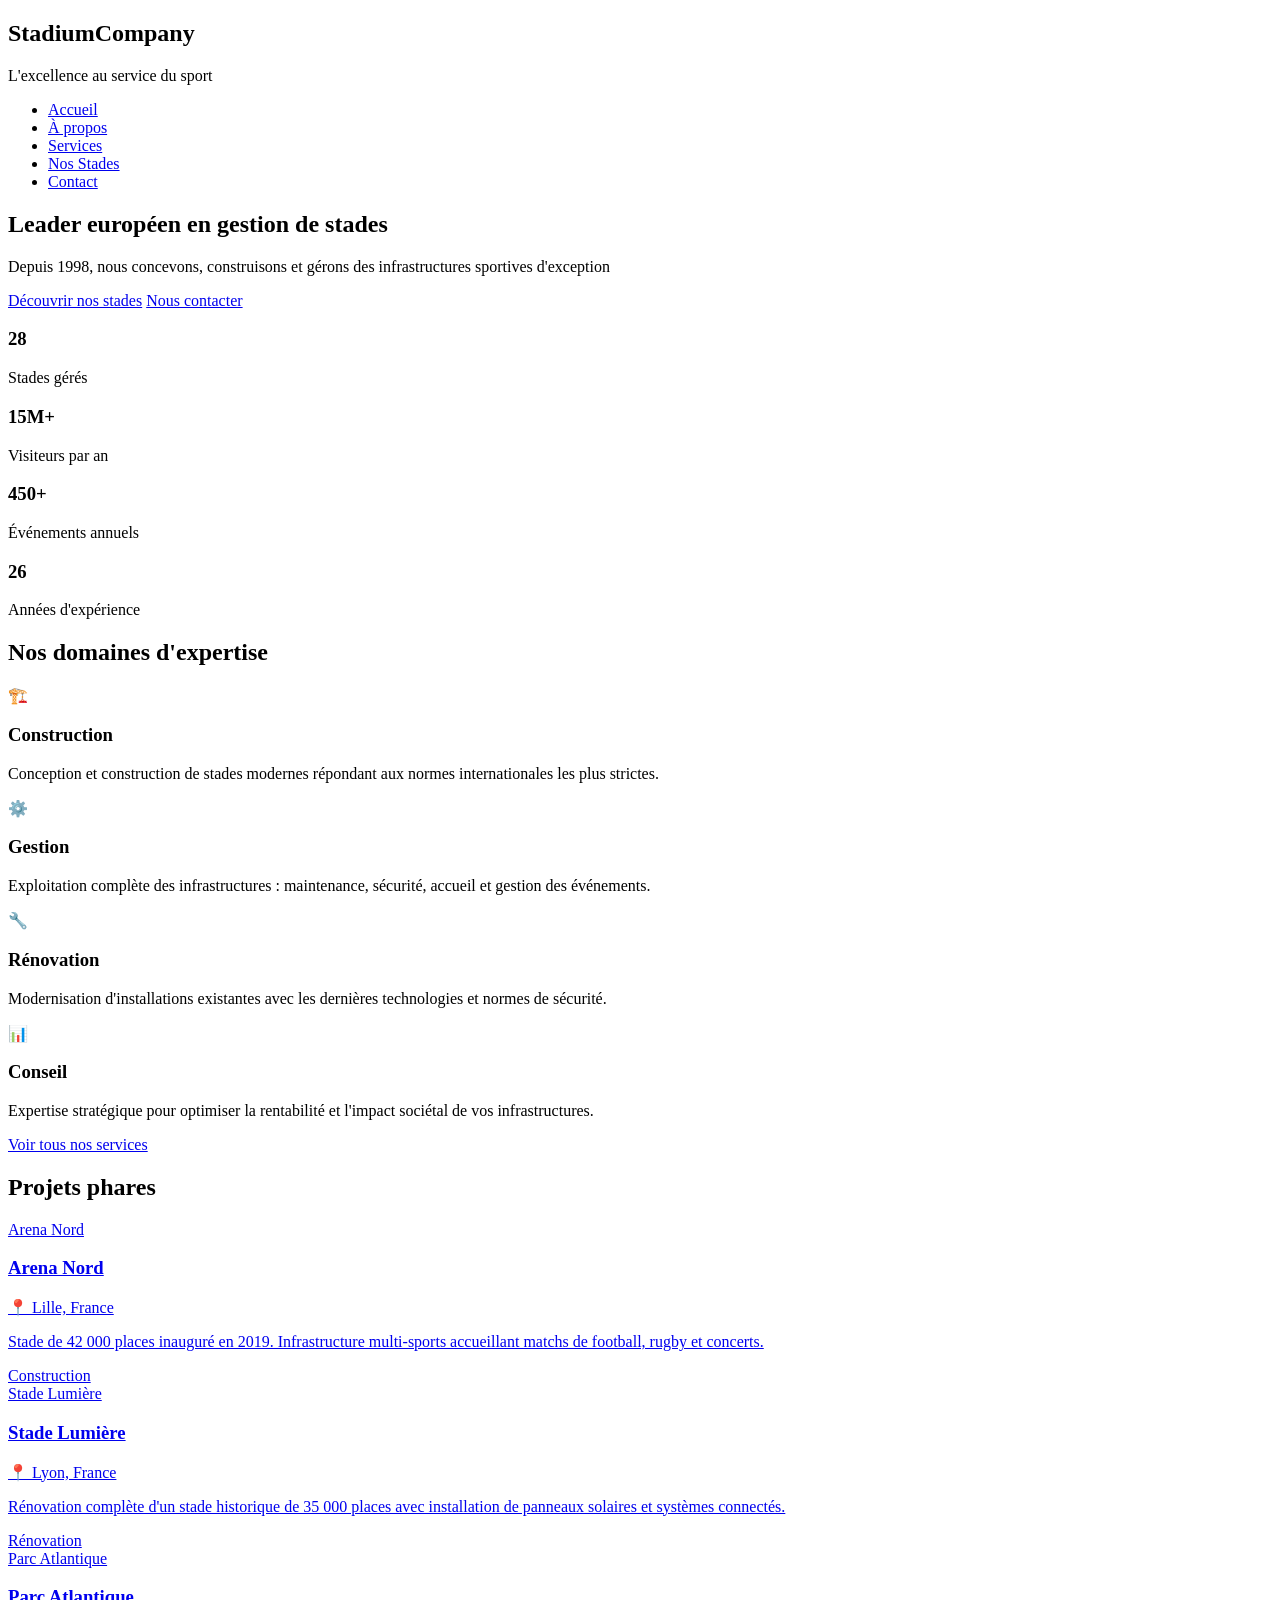
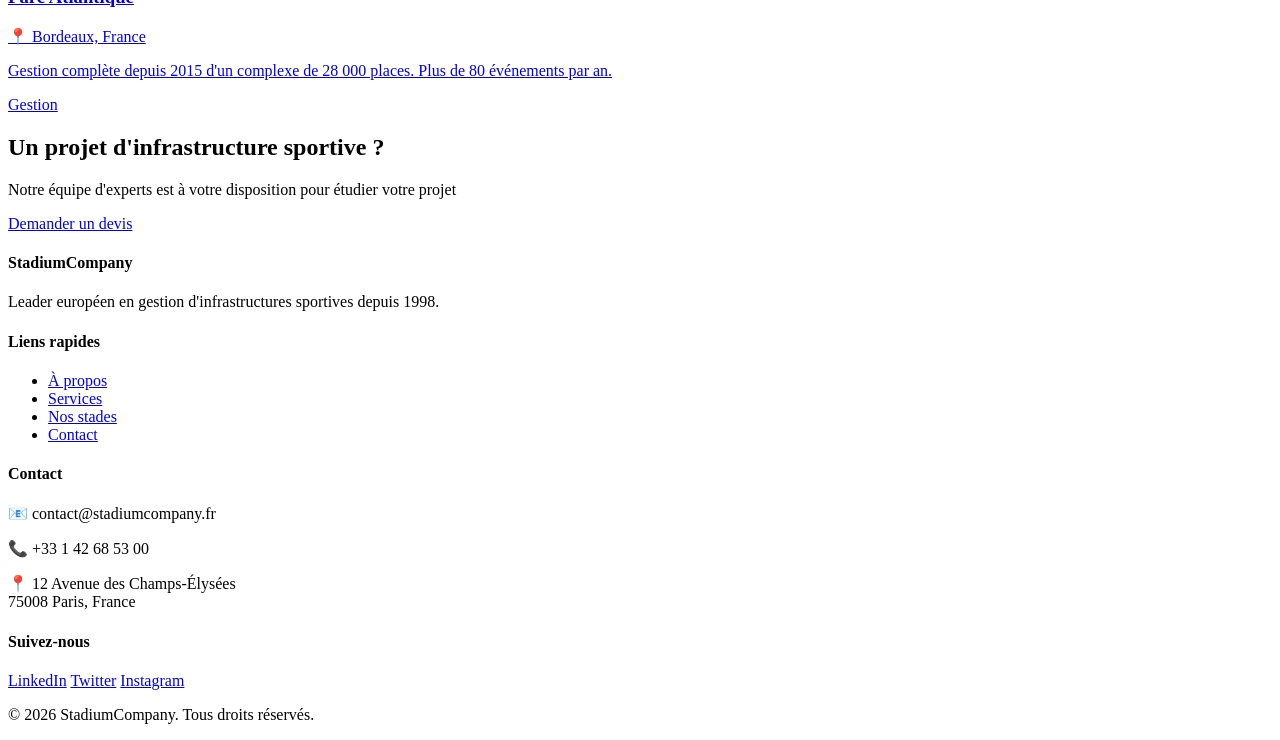
==== index.html @ 6164d99c "Initial commit" ====
<!DOCTYPE html>
<html lang="fr">
<head>
    <meta charset="UTF-8">
    <meta name="viewport" content="width=device-width, initial-scale=1.0">
    <meta name="description" content="StadiumCompany - Expert en gestion et exploitation de stades sportifs. Construction, rénovation et gestion d'infrastructures sportives de premier plan.">
    <meta name="keywords" content="stade, gestion stade, infrastructure sportive, construction stade, événements sportifs">
    <title>StadiumCompany - Gestion d'infrastructures sportives</title>
    <link rel="stylesheet" href="css/style.css">
</head>
<body>
    <!-- Google Analytics 4 -->
    <script async src="https://www.googletagmanager.com/gtag/js?id=G-XXXXXXXXXX"></script>
    <script>
        window.dataLayer = window.dataLayer || [];
        function gtag(){dataLayer.push(arguments);}
        gtag('js', new Date());
        gtag('config', 'G-XXXXXXXXXX');
    </script>

    <header>
        <nav class="navbar">
            <div class="container">
                <div class="logo">
                    <h1>StadiumCompany</h1>
                    <p class="tagline">L'excellence au service du sport</p>
                </div>
                <ul class="nav-menu">
                    <li><a href="index.html" class="active">Accueil</a></li>
                    <li><a href="about.html">À propos</a></li>
                    <li><a href="services.html">Services</a></li>
                    <li><a href="stades.html">Nos Stades</a></li>
                    <li><a href="contact.html">Contact</a></li>
                </ul>
                <div class="burger">
                    <div class="line1"></div>
                    <div class="line2"></div>
                    <div class="line3"></div>
                </div>
            </div>
        </nav>
    </header>

    <main>
        <section class="hero">
            <div class="container">
                <div class="hero-content">
                    <h2>Leader européen en gestion de stades</h2>
                    <p>Depuis 1998, nous concevons, construisons et gérons des infrastructures sportives d'exception</p>
                    <div class="hero-buttons">
                        <a href="stades.html" class="btn btn-primary">Découvrir nos stades</a>
                        <a href="contact.html" class="btn btn-secondary">Nous contacter</a>
                    </div>
                </div>
            </div>
        </section>

        <section class="stats">
            <div class="container">
                <div class="stat-item">
                    <h3>28</h3>
                    <p>Stades gérés</p>
                </div>
                <div class="stat-item">
                    <h3>15M+</h3>
                    <p>Visiteurs par an</p>
                </div>
                <div class="stat-item">
                    <h3>450+</h3>
                    <p>Événements annuels</p>
                </div>
                <div class="stat-item">
                    <h3>26</h3>
                    <p>Années d'expérience</p>
                </div>
            </div>
        </section>

        <section class="services-preview">
            <div class="container">
                <h2>Nos domaines d'expertise</h2>
                <div class="services-grid">
                    <div class="service-card">
                        <div class="service-icon">🏗️</div>
                        <h3>Construction</h3>
                        <p>Conception et construction de stades modernes répondant aux normes internationales les plus strictes.</p>
                    </div>
                    <div class="service-card">
                        <div class="service-icon">⚙️</div>
                        <h3>Gestion</h3>
                        <p>Exploitation complète des infrastructures : maintenance, sécurité, accueil et gestion des événements.</p>
                    </div>
                    <div class="service-card">
                        <div class="service-icon">🔧</div>
                        <h3>Rénovation</h3>
                        <p>Modernisation d'installations existantes avec les dernières technologies et normes de sécurité.</p>
                    </div>
                    <div class="service-card">
                        <div class="service-icon">📊</div>
                        <h3>Conseil</h3>
                        <p>Expertise stratégique pour optimiser la rentabilité et l'impact sociétal de vos infrastructures.</p>
                    </div>
                </div>
                <div class="center-btn">
                    <a href="services.html" class="btn btn-primary">Voir tous nos services</a>
                </div>
            </div>
        </section>

        <section class="featured-projects">
            <div class="container">
                <h2>Projets phares</h2>
                <div class="projects-grid">
                    <a href="stades.html" class="project-card">
                        <div class="project-image">
                            <div class="placeholder-img">Arena Nord</div>
                        </div>
                        <div class="project-info">
                            <h3>Arena Nord</h3>
                            <p class="location">📍 Lille, France</p>
                            <p>Stade de 42 000 places inauguré en 2019. Infrastructure multi-sports accueillant matchs de football, rugby et concerts.</p>
                            <span class="badge">Construction</span>
                        </div>
                    </a>
                    <a href="stades.html" class="project-card">
                        <div class="project-image">
                            <div class="placeholder-img">Stade Lumière</div>
                        </div>
                        <div class="project-info">
                            <h3>Stade Lumière</h3>
                            <p class="location">📍 Lyon, France</p>
                            <p>Rénovation complète d'un stade historique de 35 000 places avec installation de panneaux solaires et systèmes connectés.</p>
                            <span class="badge">Rénovation</span>
                        </div>
                    </a>
                    <a href="stades.html" class="project-card">
                        <div class="project-image">
                            <div class="placeholder-img">Parc Atlantique</div>
                        </div>
                        <div class="project-info">
                            <h3>Parc Atlantique</h3>
                            <p class="location">📍 Bordeaux, France</p>
                            <p>Gestion complète depuis 2015 d'un complexe de 28 000 places. Plus de 80 événements par an.</p>
                            <span class="badge">Gestion</span>
                        </div>
                    </a>
                </div>
            </div>
        </section>

        <section class="cta-section">
            <div class="container">
                <h2>Un projet d'infrastructure sportive ?</h2>
                <p>Notre équipe d'experts est à votre disposition pour étudier votre projet</p>
                <a href="contact.html" class="btn btn-primary">Demander un devis</a>
            </div>
        </section>
    </main>

    <footer>
        <div class="container">
            <div class="footer-content">
                <div class="footer-col">
                    <h4>StadiumCompany</h4>
                    <p>Leader européen en gestion d'infrastructures sportives depuis 1998.</p>
                </div>
                <div class="footer-col">
                    <h4>Liens rapides</h4>
                    <ul>
                        <li><a href="about.html">À propos</a></li>
                        <li><a href="services.html">Services</a></li>
                        <li><a href="stades.html">Nos stades</a></li>
                        <li><a href="contact.html">Contact</a></li>
                    </ul>
                </div>
                <div class="footer-col">
                    <h4>Contact</h4>
                    <p>📧 contact@stadiumcompany.fr</p>
                    <p>📞 +33 1 42 68 53 00</p>
                    <p>📍 12 Avenue des Champs-Élysées<br>75008 Paris, France</p>
                </div>
                <div class="footer-col">
                    <h4>Suivez-nous</h4>
                    <div class="social-links">
                        <a href="#" aria-label="LinkedIn">LinkedIn</a>
                        <a href="#" aria-label="Twitter">Twitter</a>
                        <a href="#" aria-label="Instagram">Instagram</a>
                    </div>
                </div>
            </div>
            <div class="footer-bottom">
                <p>&copy; 2026 StadiumCompany. Tous droits réservés.</p>
            </div>
        </div>
    </footer>

    <script src="js/script.js"></script>
</body>
</html>
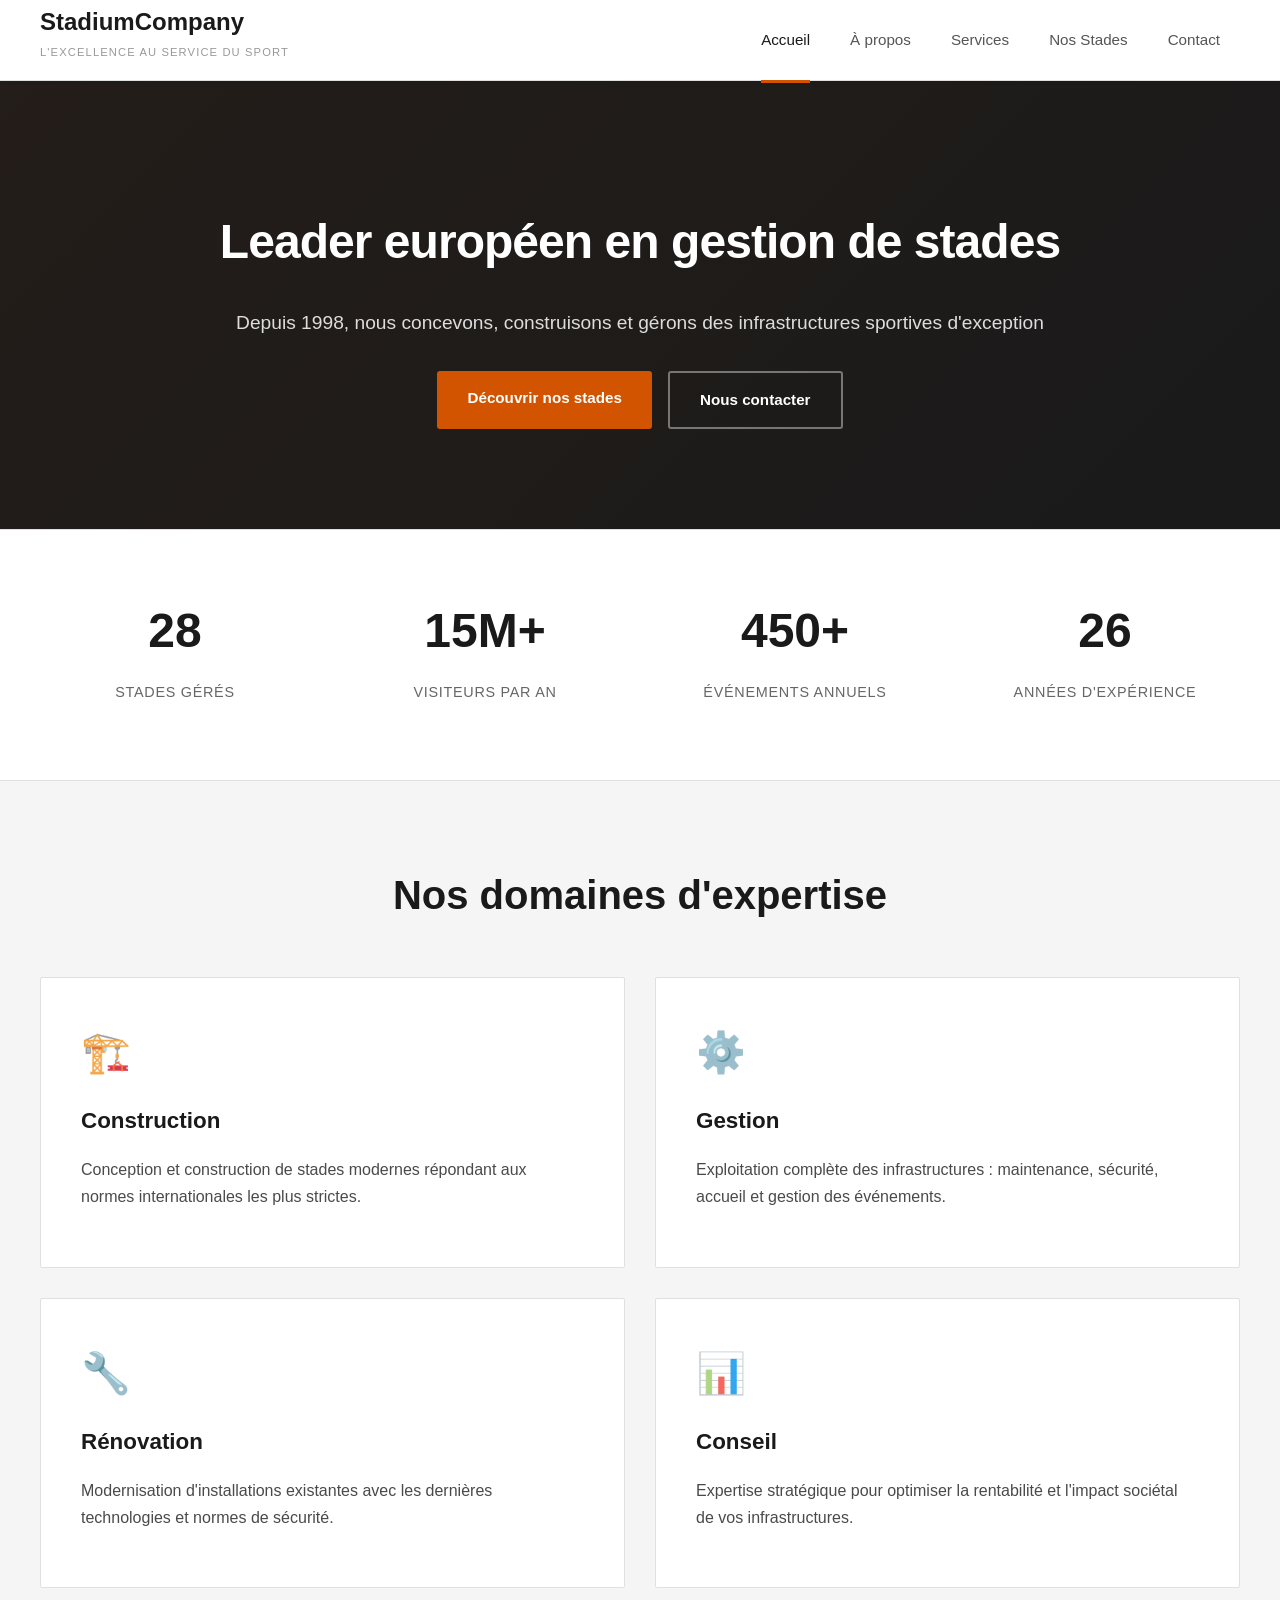
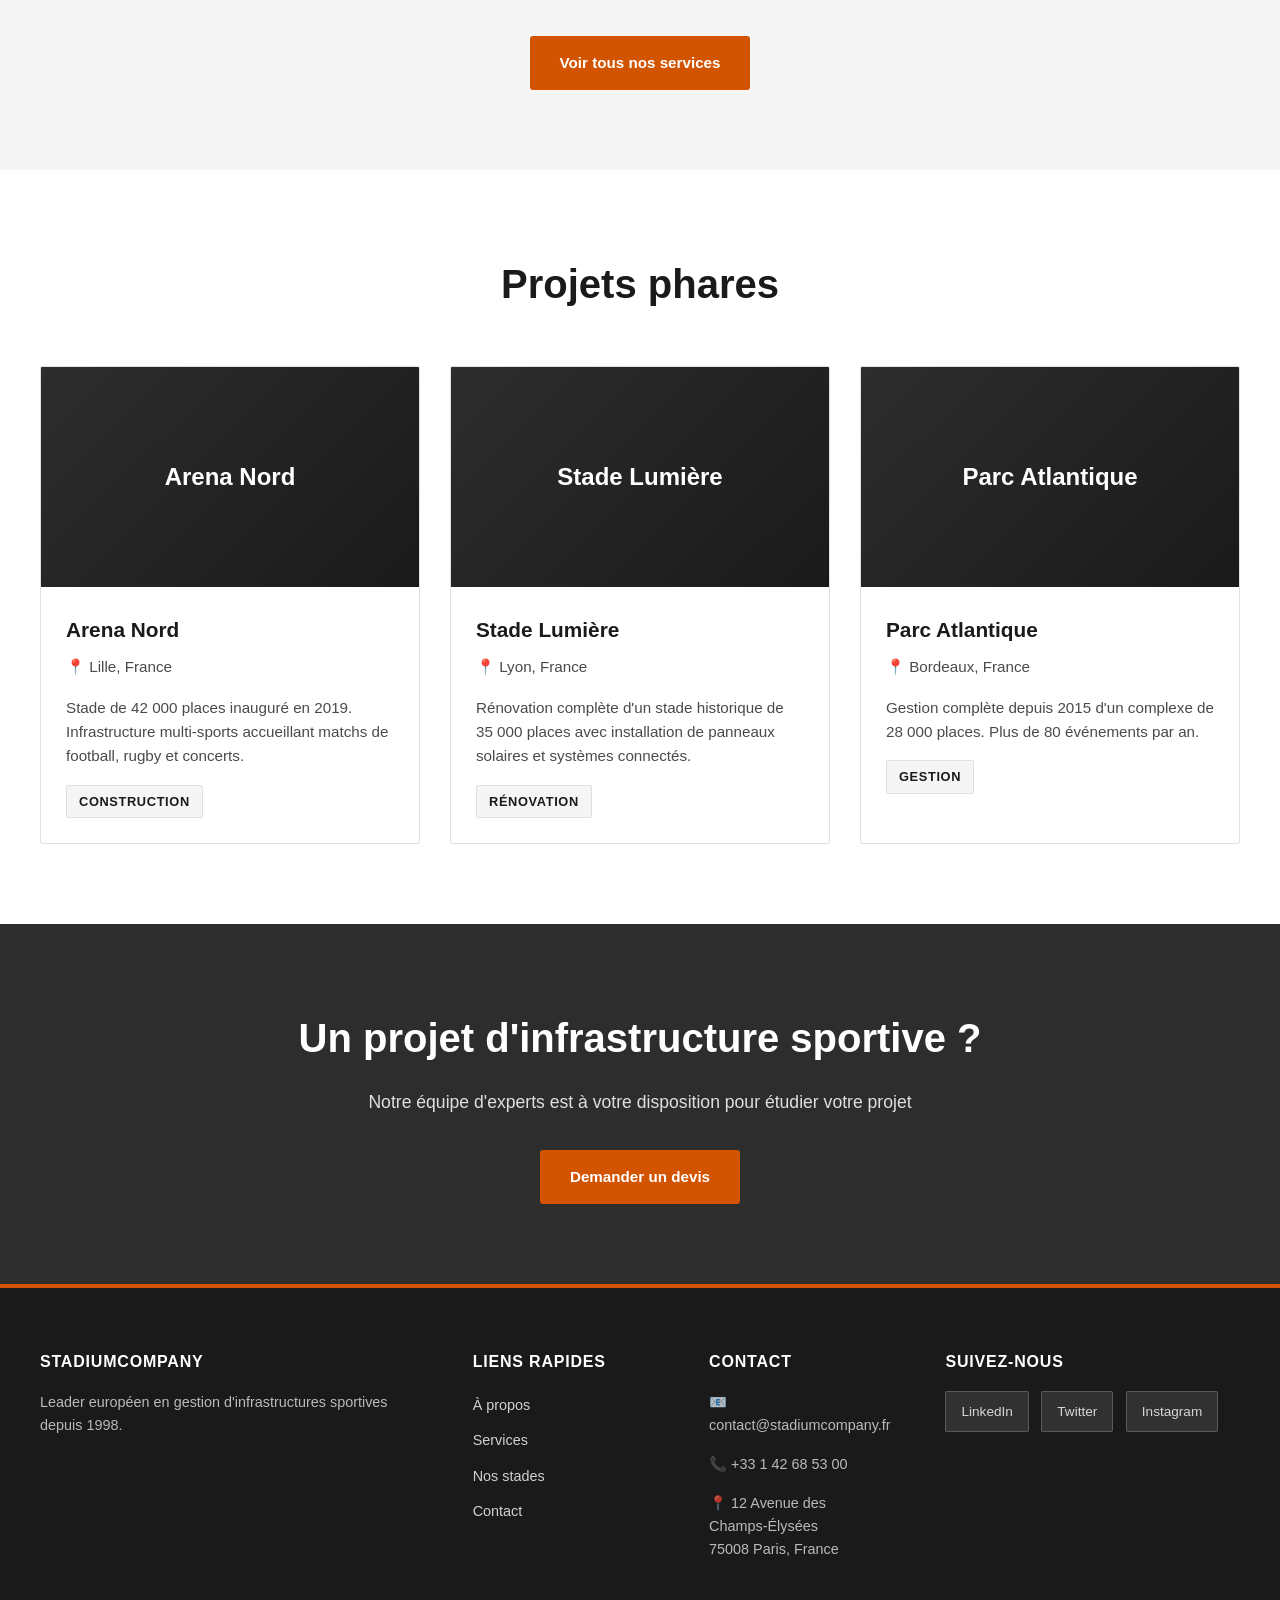
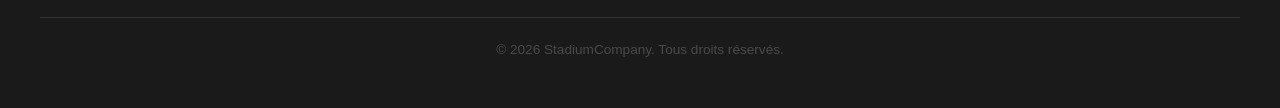
==== commit 3fa44216: "Update stylesheet link to use uppercase 'CSS'" ====
--- a/index.html
+++ b/index.html
@@ -6,7 +6,7 @@
     <meta name="description" content="StadiumCompany - Expert en gestion et exploitation de stades sportifs. Construction, rénovation et gestion d'infrastructures sportives de premier plan.">
     <meta name="keywords" content="stade, gestion stade, infrastructure sportive, construction stade, événements sportifs">
     <title>StadiumCompany - Gestion d'infrastructures sportives</title>
-    <link rel="stylesheet" href="css/style.css">
+    <link rel="stylesheet" href="CSS/style.css">
 </head>
 <body>
     <!-- Google Analytics 4 -->
@@ -196,4 +196,4 @@
 
     <script src="js/script.js"></script>
 </body>
-</html>+</html>
--- a/CSS/style.css
+++ b/CSS/style.css
@@ -0,0 +1,1008 @@
+/* STADIUMCOMPANY - Ultra Professional Black/Grey */
+* {
+    margin: 0;
+    padding: 0;
+    box-sizing: border-box;
+}
+
+:root {
+    --black: #1a1a1a;
+    --dark: #2d2d2d;
+    --gray: #4a4a4a;
+    --gray-light: #717171;
+    --gray-lighter: #d4d4d4;
+    --gray-bg: #f5f5f5;
+    --orange: #D35400;
+    --orange-light: #E67E22;
+    --white: #ffffff;
+}
+
+body {
+    font-family: -apple-system, BlinkMacSystemFont, 'Segoe UI', Roboto, Arial, sans-serif;
+    font-size: 16px;
+    line-height: 1.7;
+    color: var(--gray);
+    background: white;
+}
+
+h1, h2, h3 {
+    font-weight: 600;
+    color: var(--black);
+    margin-bottom: 1rem;
+}
+
+h1 { font-size: 2.5rem; }
+h2 { font-size: 2rem; }
+h3 { font-size: 1.5rem; }
+
+p {
+    margin-bottom: 1rem;
+    color: var(--gray);
+}
+
+a {
+    color: var(--black);
+    text-decoration: none;
+}
+
+.container {
+    max-width: 1280px;
+    margin: 0 auto;
+    padding: 0 40px;
+}
+
+/* NAVIGATION */
+.navbar {
+    background: white;
+    border-bottom: 1px solid #e0e0e0;
+    position: sticky;
+    top: 0;
+    z-index: 1000;
+    box-shadow: 0 1px 3px rgba(0,0,0,0.08);
+}
+
+.navbar .container {
+    display: flex;
+    justify-content: space-between;
+    align-items: center;
+    height: 80px;
+}
+
+.logo h1 {
+    font-size: 1.5rem;
+    color: var(--black);
+    margin: 0;
+    font-weight: 700;
+}
+
+.logo .tagline {
+    font-size: 0.7rem;
+    color: #999;
+    text-transform: uppercase;
+    letter-spacing: 0.1em;
+}
+
+.nav-menu {
+    display: flex;
+    list-style: none;
+    gap: 0;
+}
+
+.nav-menu a {
+    display: block;
+    padding: 30px 20px;
+    color: #555;
+    font-weight: 500;
+    font-size: 0.95rem;
+    position: relative;
+    transition: color 0.2s;
+}
+
+.nav-menu a:hover,
+.nav-menu a.active {
+    color: var(--black);
+}
+
+.nav-menu a.active::after {
+    content: '';
+    position: absolute;
+    bottom: 0;
+    left: 20px;
+    right: 20px;
+    height: 3px;
+    background: var(--orange);
+}
+
+.burger {
+    display: none;
+}
+
+/* HERO */
+.hero {
+    background: var(--black);
+    color: white;
+    padding: 120px 0 100px;
+    text-align: center;
+    position: relative;
+}
+
+.hero::before {
+    content: '';
+    position: absolute;
+    top: 0;
+    left: 0;
+    right: 0;
+    bottom: 0;
+    background: linear-gradient(135deg, rgba(211, 84, 0, 0.05) 0%, transparent 100%);
+}
+
+.hero-content {
+    max-width: 900px;
+    margin: 0 auto;
+    position: relative;
+    z-index: 1;
+}
+
+.hero h2 {
+    font-size: 3rem;
+    color: white;
+    margin-bottom: 1.5rem;
+    font-weight: 600;
+    letter-spacing: -0.02em;
+}
+
+.hero p {
+    font-size: 1.2rem;
+    color: rgba(255,255,255,0.85);
+    margin-bottom: 2rem;
+    font-weight: 400;
+}
+
+.hero-buttons {
+    display: flex;
+    gap: 1rem;
+    justify-content: center;
+}
+
+/* BUTTONS */
+.btn {
+    padding: 14px 30px;
+    border-radius: 3px;
+    font-weight: 600;
+    display: inline-block;
+    transition: all 0.3s;
+    font-size: 0.95rem;
+}
+
+.btn-primary {
+    background: var(--orange);
+    color: white;
+}
+
+.btn-primary:hover {
+    background: #B84500;
+    transform: translateY(-2px);
+    box-shadow: 0 4px 12px rgba(211, 84, 0, 0.3);
+}
+
+.btn-secondary {
+    background: transparent;
+    color: white;
+    border: 2px solid rgba(255,255,255,0.4);
+}
+
+.btn-secondary:hover {
+    border-color: white;
+    background: rgba(255,255,255,0.1);
+}
+
+/* STATS */
+.stats {
+    background: white;
+    padding: 60px 0;
+    border-top: 1px solid #e0e0e0;
+    border-bottom: 1px solid #e0e0e0;
+}
+
+.stats .container {
+    display: grid;
+    grid-template-columns: repeat(4, 1fr);
+    gap: 40px;
+    text-align: center;
+}
+
+.stat-item h3 {
+    font-size: 3rem;
+    color: var(--black);
+    margin-bottom: 0.5rem;
+    font-weight: 700;
+}
+
+.stat-item p {
+    font-size: 0.9rem;
+    color: #666;
+    text-transform: uppercase;
+    letter-spacing: 0.05em;
+}
+
+/* SERVICES */
+.services-preview {
+    padding: 80px 0;
+    background: var(--gray-bg);
+}
+
+.services-preview h2 {
+    text-align: center;
+    font-size: 2.5rem;
+    margin-bottom: 3rem;
+    color: var(--black);
+}
+
+.services-grid {
+    display: grid;
+    grid-template-columns: repeat(2, 1fr);
+    gap: 30px;
+    margin-bottom: 2rem;
+}
+
+.service-card {
+    background: white;
+    padding: 40px;
+    border: 1px solid #e0e0e0;
+    border-radius: 2px;
+    transition: all 0.3s;
+}
+
+.service-card:hover {
+    box-shadow: 0 8px 20px rgba(0,0,0,0.1);
+    transform: translateY(-5px);
+    border-color: var(--black);
+}
+
+.service-icon {
+    font-size: 2.5rem;
+    margin-bottom: 1rem;
+    opacity: 0.8;
+}
+
+.service-card h3 {
+    color: var(--black);
+    margin-bottom: 1rem;
+    font-size: 1.4rem;
+}
+
+.service-card p {
+    color: var(--gray);
+    line-height: 1.7;
+}
+
+.center-btn {
+    text-align: center;
+    margin-top: 3rem;
+}
+
+/* PROJECTS */
+.featured-projects {
+    padding: 80px 0;
+    background: white;
+}
+
+.featured-projects h2 {
+    text-align: center;
+    font-size: 2.5rem;
+    margin-bottom: 3rem;
+    color: var(--black);
+}
+
+.projects-grid {
+    display: grid;
+    grid-template-columns: repeat(3, 1fr);
+    gap: 30px;
+}
+
+.project-card {
+    background: white;
+    border-radius: 2px;
+    overflow: hidden;
+    border: 1px solid #e0e0e0;
+    transition: all 0.3s;
+    display: block;
+    color: inherit;
+}
+
+.project-card:hover {
+    box-shadow: 0 10px 25px rgba(0,0,0,0.12);
+    transform: translateY(-5px);
+    border-color: var(--black);
+}
+
+.project-image {
+    height: 220px;
+    background: linear-gradient(135deg, #2d2d2d 0%, #1a1a1a 100%);
+    display: flex;
+    align-items: center;
+    justify-content: center;
+}
+
+.placeholder-img {
+    color: white;
+    font-size: 1.5rem;
+    font-weight: 600;
+}
+
+.project-info {
+    padding: 25px;
+}
+
+.project-info h3 {
+    color: var(--black);
+    margin-bottom: 0.5rem;
+    font-size: 1.3rem;
+}
+
+.location {
+    font-size: 0.9rem;
+    color: #999;
+    margin-bottom: 1rem;
+}
+
+.project-info p {
+    color: var(--gray);
+    line-height: 1.6;
+    font-size: 0.95rem;
+}
+
+.badge {
+    display: inline-block;
+    padding: 5px 12px;
+    background: var(--gray-bg);
+    color: var(--black);
+    border-radius: 2px;
+    font-size: 0.8rem;
+    font-weight: 600;
+    text-transform: uppercase;
+    border: 1px solid #e0e0e0;
+    letter-spacing: 0.05em;
+}
+
+/* CTA */
+.cta-section {
+    background: var(--dark);
+    color: white;
+    padding: 80px 0;
+    text-align: center;
+}
+
+.cta-section h2 {
+    color: white;
+    font-size: 2.5rem;
+    margin-bottom: 1rem;
+}
+
+.cta-section p {
+    font-size: 1.1rem;
+    color: rgba(255,255,255,0.85);
+    margin-bottom: 2rem;
+}
+
+/* PAGE HEADER */
+.page-header {
+    background: var(--black);
+    color: white;
+    padding: 80px 0 60px;
+    text-align: center;
+    border-bottom: 4px solid var(--orange);
+}
+
+.page-header h1 {
+    color: white;
+    font-size: 2.5rem;
+    margin-bottom: 1rem;
+    font-weight: 600;
+}
+
+.page-header p {
+    color: rgba(255,255,255,0.85);
+    font-size: 1.1rem;
+}
+
+/* STADES PAGE */
+.stadium-showcase {
+    padding: 80px 0;
+    background: white;
+}
+
+.stadium-showcase h2 {
+    text-align: center;
+    margin-bottom: 3rem;
+    color: var(--black);
+}
+
+.stadium-details {
+    display: grid;
+    grid-template-columns: 1fr 1fr;
+    gap: 50px;
+}
+
+.stadium-info h3 {
+    color: var(--black);
+    margin: 1.5rem 0 1rem;
+    font-size: 1.3rem;
+}
+
+.stadium-info p {
+    color: var(--gray);
+    line-height: 1.7;
+}
+
+.feature-list,
+.event-list {
+    list-style: none;
+}
+
+.feature-list li,
+.event-list li {
+    padding: 8px 0;
+    border-bottom: 1px solid #f0f0f0;
+    color: var(--gray);
+}
+
+.plan-container {
+    background: white;
+    border: 1px solid #e0e0e0;
+    border-radius: 2px;
+    padding: 20px;
+    box-shadow: 0 2px 8px rgba(0,0,0,0.05);
+}
+
+.plan-container svg {
+    width: 100%;
+    height: auto;
+}
+
+/* TABLEAU */
+.all-stadiums {
+    background: var(--gray-bg);
+    padding: 80px 0;
+}
+
+.all-stadiums h2 {
+    text-align: center;
+    margin-bottom: 3rem;
+    color: var(--black);
+}
+
+.stadium-table {
+    overflow-x: auto;
+    background: white;
+    border-radius: 2px;
+    border: 1px solid #e0e0e0;
+}
+
+table {
+    width: 100%;
+    border-collapse: collapse;
+}
+
+thead {
+    background: var(--black);
+    color: white;
+}
+
+th, td {
+    padding: 15px;
+    text-align: left;
+    border-bottom: 1px solid #f0f0f0;
+}
+
+th {
+    font-weight: 600;
+    text-transform: uppercase;
+    font-size: 0.85rem;
+    letter-spacing: 0.05em;
+}
+
+tbody tr:hover {
+    background: #fafafa;
+}
+
+tbody tr:last-child td {
+    border-bottom: none;
+}
+
+.note {
+    text-align: center;
+    margin-top: 1rem;
+    color: #999;
+    font-style: italic;
+    font-size: 0.9rem;
+}
+
+/* ABOUT PAGE */
+.about-intro,
+.values,
+.timeline,
+.team {
+    padding: 80px 0;
+}
+
+.about-intro {
+    background: white;
+}
+
+.about-grid {
+    display: grid;
+    grid-template-columns: 1.2fr 1fr;
+    gap: 50px;
+    align-items: center;
+}
+
+.about-text h2 {
+    color: var(--black);
+    margin-bottom: 1.5rem;
+}
+
+.about-text p {
+    line-height: 1.8;
+    font-size: 1.05rem;
+}
+
+.about-image {
+    height: 500px;
+    background: linear-gradient(135deg, #2d2d2d 0%, #1a1a1a 100%);
+    border-radius: 2px;
+    border: 1px solid #e0e0e0;
+}
+
+.values {
+    background: var(--gray-bg);
+}
+
+.values h2,
+.timeline h2,
+.team h2 {
+    text-align: center;
+    margin-bottom: 3rem;
+}
+
+.values-grid {
+    display: grid;
+    grid-template-columns: repeat(2, 1fr);
+    gap: 30px;
+}
+
+.value-card {
+    background: white;
+    padding: 40px;
+    border: 1px solid #e0e0e0;
+    border-radius: 2px;
+}
+
+.value-card h3 {
+    font-size: 1.4rem;
+    margin-bottom: 1rem;
+}
+
+.timeline {
+    background: white;
+}
+
+.timeline-container {
+    max-width: 900px;
+    margin: 0 auto;
+}
+
+.timeline-item {
+    display: grid;
+    grid-template-columns: 120px 1fr;
+    gap: 40px;
+    margin-bottom: 40px;
+    padding-bottom: 40px;
+    border-bottom: 1px solid #e0e0e0;
+}
+
+.timeline-item:last-child {
+    border-bottom: none;
+}
+
+.timeline-year {
+    font-size: 2.5rem;
+    font-weight: 700;
+    color: var(--orange);
+}
+
+.timeline-content h3 {
+    font-size: 1.3rem;
+    margin-bottom: 0.5rem;
+}
+
+.team {
+    background: var(--gray-bg);
+}
+
+.team-grid {
+    display: grid;
+    grid-template-columns: repeat(4, 1fr);
+    gap: 30px;
+}
+
+.team-member {
+    background: white;
+    padding: 30px;
+    border: 1px solid #e0e0e0;
+    border-radius: 2px;
+    text-align: center;
+}
+
+.member-photo {
+    width: 120px;
+    height: 120px;
+    margin: 0 auto 1.5rem;
+    border-radius: 50%;
+    background: var(--black);
+    display: flex;
+    align-items: center;
+    justify-content: center;
+    color: white;
+    font-size: 1.8rem;
+    font-weight: 700;
+    border: 3px solid #f0f0f0;
+}
+
+.team-member h3 {
+    font-size: 1.1rem;
+    margin-bottom: 0.3rem;
+}
+
+.role {
+    color: var(--orange);
+    font-weight: 600;
+    font-size: 0.9rem;
+    margin-bottom: 1rem;
+    text-transform: uppercase;
+    letter-spacing: 0.05em;
+}
+
+.certifications {
+    padding: 80px 0;
+    background: white;
+}
+
+.certifications h2 {
+    text-align: center;
+    margin-bottom: 3rem;
+}
+
+.cert-grid {
+    display: grid;
+    grid-template-columns: repeat(4, 1fr);
+    gap: 20px;
+}
+
+.cert-item {
+    background: white;
+    padding: 30px;
+    border: 2px solid #e0e0e0;
+    border-radius: 2px;
+    text-align: center;
+}
+
+.cert-item h3 {
+    font-size: 1.5rem;
+    margin-bottom: 0.5rem;
+}
+
+/* SERVICES DETAIL */
+.service-detail {
+    padding: 80px 0;
+    background: white;
+}
+
+.service-block {
+    max-width: 900px;
+    margin: 0 auto 4rem;
+    padding-bottom: 4rem;
+    border-bottom: 2px solid var(--gray-bg);
+}
+
+.service-block:last-child {
+    border-bottom: none;
+}
+
+.service-icon-large {
+    font-size: 4rem;
+    text-align: center;
+    margin-bottom: 1rem;
+    opacity: 0.8;
+}
+
+.service-block h2 {
+    font-size: 2.2rem;
+    margin-bottom: 1rem;
+    text-align: center;
+}
+
+.service-block h3 {
+    font-size: 1.5rem;
+    margin: 2rem 0 1rem;
+}
+
+.service-list {
+    list-style: none;
+    margin: 1rem 0;
+}
+
+.service-list li {
+    padding: 0.5rem 0 0.5rem 2rem;
+    position: relative;
+}
+
+.service-list li:before {
+    content: "→";
+    position: absolute;
+    left: 0;
+    color: var(--orange);
+    font-weight: 700;
+}
+
+.service-process {
+    background: var(--gray-bg);
+    padding: 80px 0;
+}
+
+.process-steps {
+    display: grid;
+    grid-template-columns: repeat(4, 1fr);
+    gap: 30px;
+    margin-top: 2rem;
+}
+
+.step {
+    text-align: center;
+    background: white;
+    padding: 30px;
+    border-radius: 2px;
+    border: 1px solid #e0e0e0;
+}
+
+.step-number {
+    width: 60px;
+    height: 60px;
+    margin: 0 auto 1rem;
+    background: var(--black);
+    color: white;
+    border-radius: 50%;
+    display: flex;
+    align-items: center;
+    justify-content: center;
+    font-size: 1.8rem;
+    font-weight: 700;
+}
+
+/* CONTACT */
+.contact-section {
+    padding: 80px 0;
+    background: white;
+}
+
+.contact-grid {
+    display: grid;
+    grid-template-columns: 1.5fr 1fr;
+    gap: 50px;
+}
+
+.contact-form {
+    display: flex;
+    flex-direction: column;
+    gap: 1.5rem;
+}
+
+.form-group {
+    display: flex;
+    flex-direction: column;
+}
+
+.form-group label {
+    margin-bottom: 0.5rem;
+    font-weight: 600;
+    color: var(--black);
+}
+
+.form-group input,
+.form-group select,
+.form-group textarea {
+    padding: 12px;
+    border: 1px solid #e0e0e0;
+    border-radius: 2px;
+    font-size: 1rem;
+    font-family: inherit;
+    transition: border-color 0.3s;
+}
+
+.form-group input:focus,
+.form-group select:focus,
+.form-group textarea:focus {
+    outline: none;
+    border-color: var(--black);
+}
+
+.contact-info {
+    background: var(--gray-bg);
+    padding: 30px;
+    border-radius: 2px;
+    border: 1px solid #e0e0e0;
+}
+
+.info-block {
+    margin-bottom: 2rem;
+}
+
+.info-block h3 {
+    margin-bottom: 0.5rem;
+}
+
+.map-section {
+    background: var(--gray-bg);
+    padding: 80px 0;
+}
+
+.map-placeholder {
+    height: 400px;
+    background: white;
+    border-radius: 2px;
+    display: flex;
+    flex-direction: column;
+    align-items: center;
+    justify-content: center;
+    border: 1px solid #e0e0e0;
+}
+
+/* FOOTER */
+footer {
+    background: var(--black);
+    color: rgba(255,255,255,0.8);
+    padding: 60px 0 30px;
+    border-top: 4px solid var(--orange);
+}
+
+.footer-content {
+    display: grid;
+    grid-template-columns: 2fr 1fr 1fr 1.5fr;
+    gap: 40px;
+    margin-bottom: 40px;
+}
+
+.footer-col h4 {
+    color: white;
+    font-size: 1rem;
+    margin-bottom: 1rem;
+    text-transform: uppercase;
+    letter-spacing: 0.05em;
+}
+
+.footer-col p {
+    font-size: 0.9rem;
+    color: rgba(255,255,255,0.7);
+    line-height: 1.6;
+}
+
+.footer-col ul {
+    list-style: none;
+}
+
+.footer-col ul li {
+    margin-bottom: 0.5rem;
+}
+
+.footer-col a {
+    color: rgba(255,255,255,0.8);
+    font-size: 0.9rem;
+}
+
+.footer-col a:hover {
+    color: var(--orange);
+}
+
+.social-links a {
+    padding: 8px 15px;
+    background: rgba(255,255,255,0.1);
+    border-radius: 2px;
+    font-size: 0.85rem;
+    margin-right: 0.5rem;
+    display: inline-block;
+    margin-bottom: 0.5rem;
+    border: 1px solid rgba(255,255,255,0.2);
+}
+
+.social-links a:hover {
+    background: var(--orange);
+    border-color: var(--orange);
+}
+
+.footer-bottom {
+    text-align: center;
+    padding-top: 20px;
+    border-top: 1px solid rgba(255,255,255,0.1);
+    font-size: 0.85rem;
+    color: rgba(255,255,255,0.6);
+}
+
+/* RESPONSIVE */
+@media (max-width: 1024px) {
+    .stats .container { grid-template-columns: repeat(2, 1fr); }
+    .services-grid { grid-template-columns: 1fr; }
+    .projects-grid { grid-template-columns: repeat(2, 1fr); }
+    .stadium-details { grid-template-columns: 1fr; }
+    .about-grid { grid-template-columns: 1fr; }
+    .contact-grid { grid-template-columns: 1fr; }
+    .footer-content { grid-template-columns: repeat(2, 1fr); }
+    .team-grid { grid-template-columns: repeat(2, 1fr); }
+    .cert-grid { grid-template-columns: repeat(2, 1fr); }
+    .process-steps { grid-template-columns: repeat(2, 1fr); }
+}
+
+@media (max-width: 768px) {
+    .hero h2 { font-size: 2rem; }
+    .stats .container { grid-template-columns: repeat(2, 1fr); gap: 30px; }
+    .projects-grid { grid-template-columns: 1fr; }
+    .footer-content { grid-template-columns: 1fr; }
+    .team-grid { grid-template-columns: 1fr; }
+    .process-steps { grid-template-columns: 1fr; }
+    
+    .nav-menu {
+        position: fixed;
+        right: -100%;
+        top: 81px;
+        flex-direction: column;
+        background: white;
+        width: 100%;
+        transition: 0.3s;
+        box-shadow: 0 10px 20px rgba(0,0,0,0.1);
+        border-top: 1px solid #e0e0e0;
+    }
+    
+    .nav-menu.active {
+        right: 0;
+    }
+    
+    .burger {
+        display: block;
+        cursor: pointer;
+    }
+    
+    .burger div {
+        width: 25px;
+        height: 2px;
+        background: var(--black);
+        margin: 5px 0;
+    }
+
+    /* FIX pour les photos d'équipe vides */
+.team-member .placeholder-img {
+    width: 100%;
+    height: 100%;
+    display: flex;
+    align-items: center;
+    justify-content: center;
+    color: white;
+    font-size: 2rem;
+    font-weight: 700;
+}
+
+/* Alternative : Avatars colorés pour l'équipe */
+.team-member:nth-child(1) .member-photo {
+    background: linear-gradient(135deg, #1a1a1a 0%, #2d2d2d 100%);
+}
+
+.team-member:nth-child(2) .member-photo {
+    background: linear-gradient(135deg, #2d2d2d 0%, #4a4a4a 100%);
+}
+
+.team-member:nth-child(3) .member-photo {
+    background: linear-gradient(135deg, #4a4a4a 0%, #2d2d2d 100%);
+}
+
+.team-member:nth-child(4) .member-photo {
+    background: linear-gradient(135deg, #1a1a1a 0%, #4a4a4a 100%);
+}
+}
